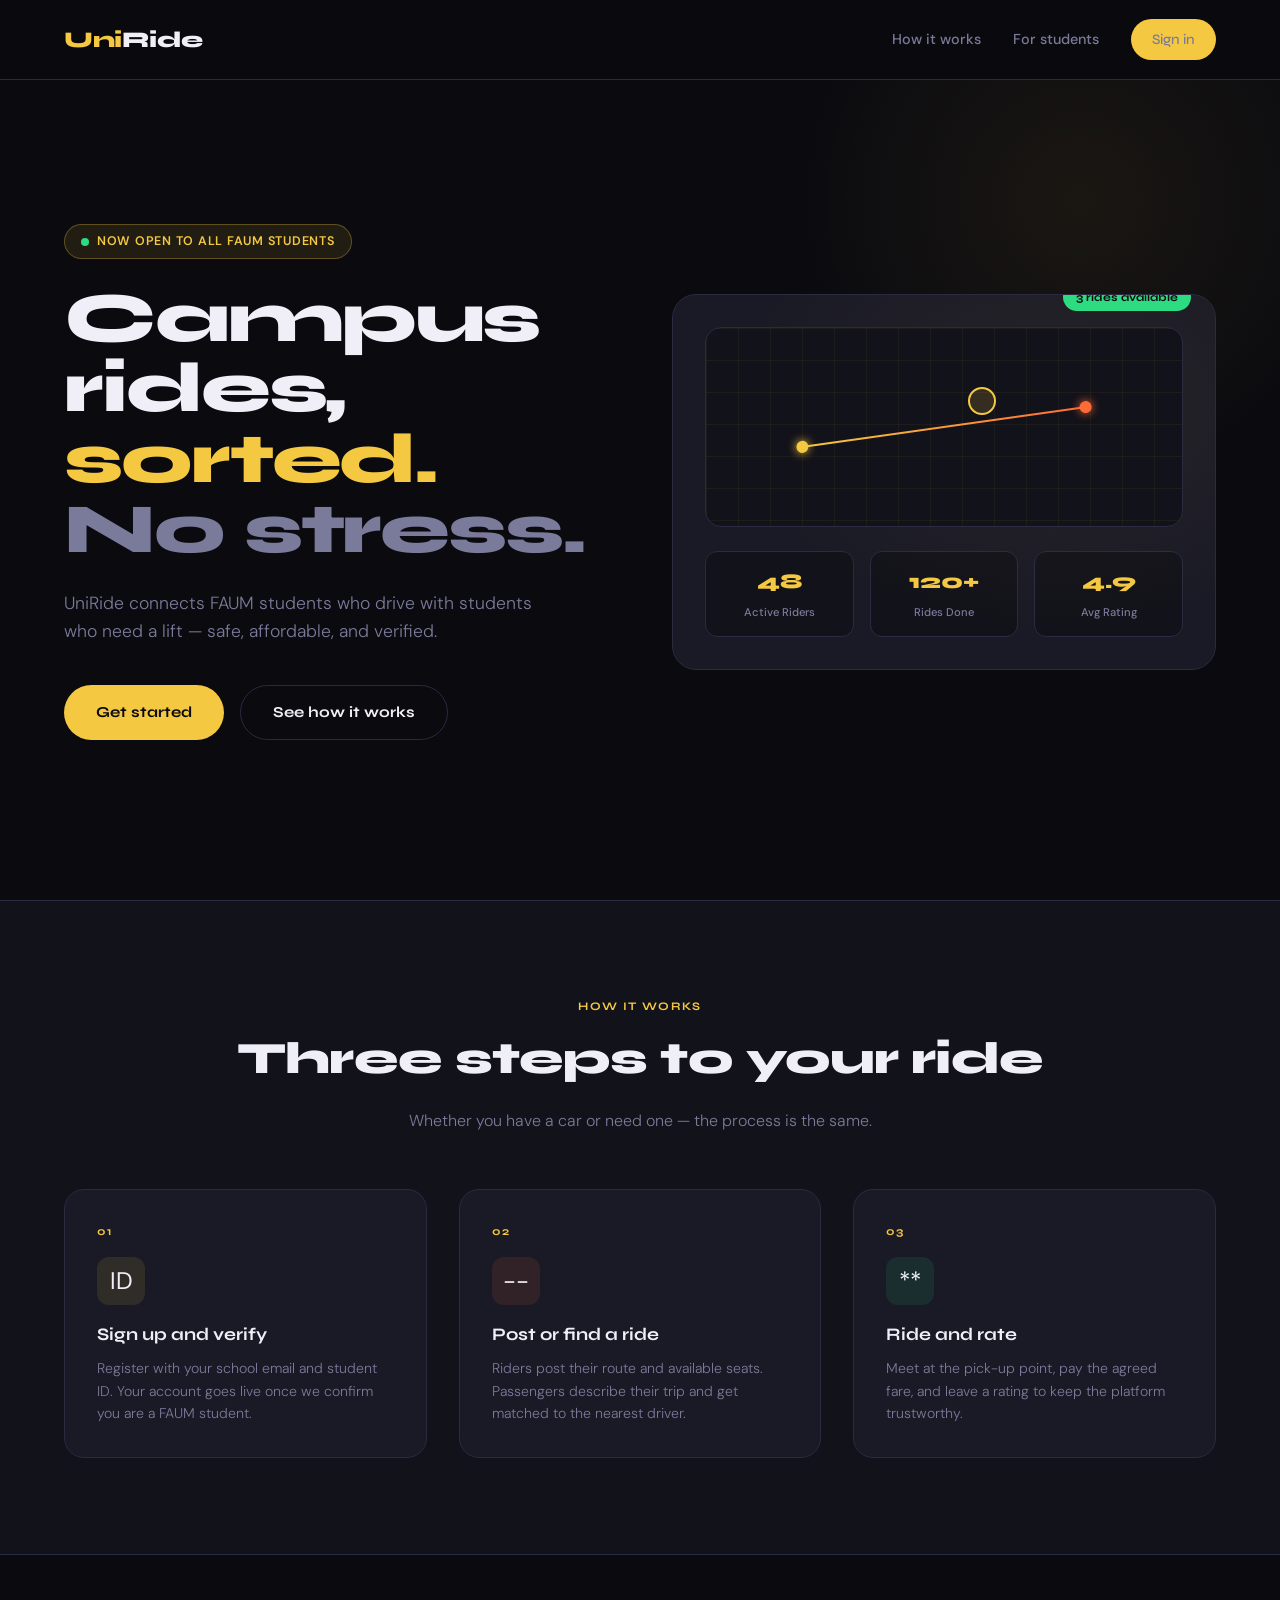
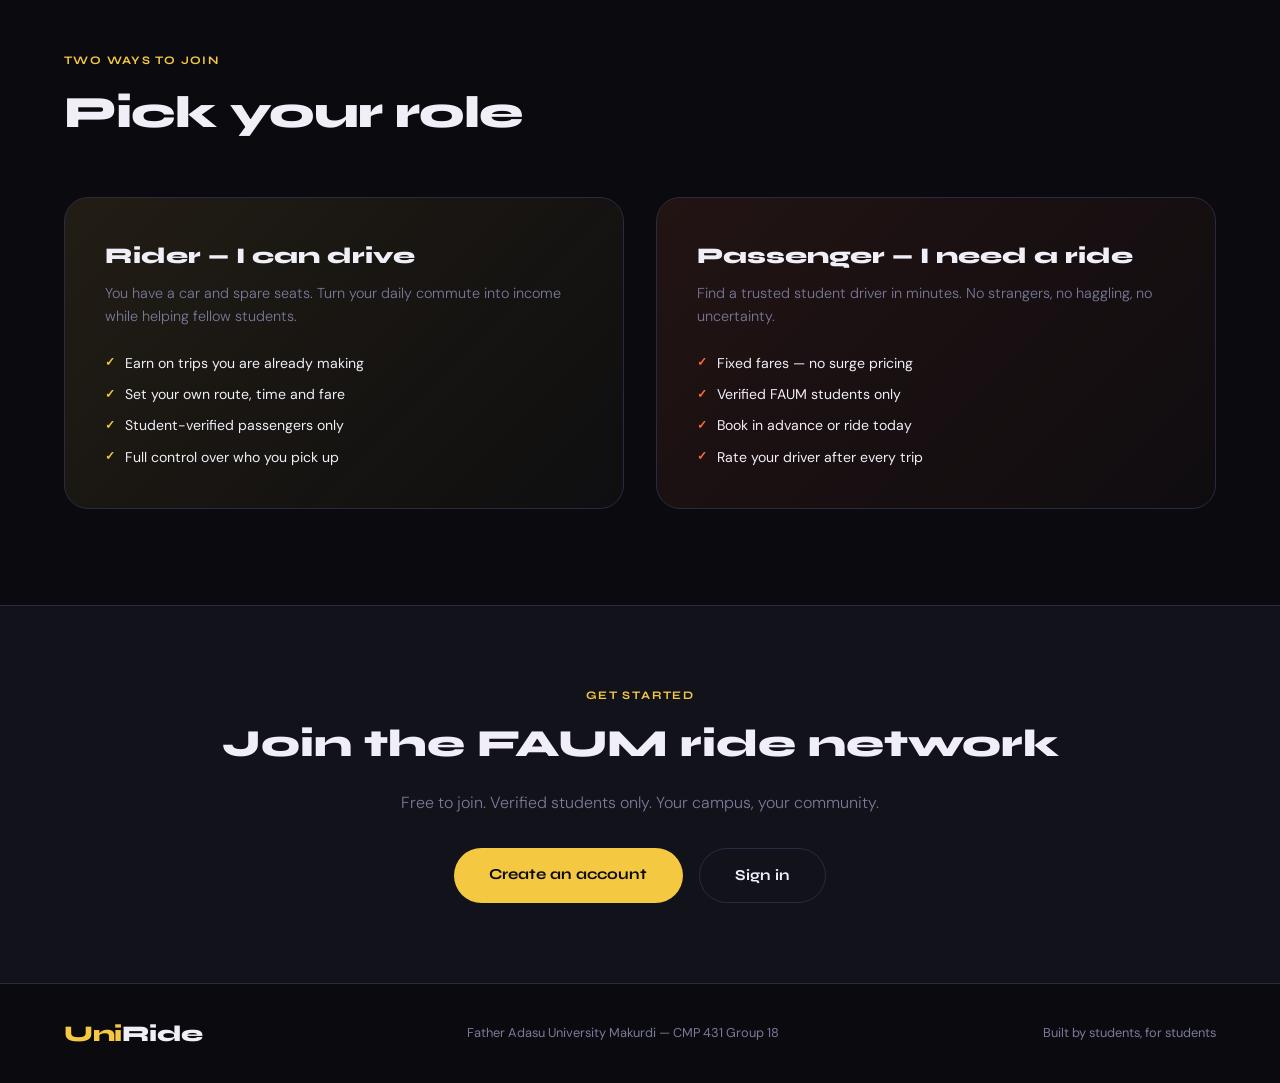
==== frontend/index.html @ 361d217d "uniride initial commit" ====
<!DOCTYPE html>
<html lang="en">
<head>
<meta charset="UTF-8">
<meta name="viewport" content="width=device-width, initial-scale=1.0">
<title>UniRide — Campus Rideshare</title>
<link rel="stylesheet" href="styles.css">
<style>
  .hero {
    min-height: 100vh;
    display: flex; flex-direction: column; justify-content: center;
    padding: 8rem 5% 4rem;
    position: relative; overflow: hidden;
  }
  .hero-glow {
    position: absolute; width: 600px; height: 600px;
    background: radial-gradient(circle, rgba(245,200,66,0.07) 0%, transparent 70%);
    top: -100px; right: -100px; pointer-events: none;
  }
  .hero-grid {
    display: grid; grid-template-columns: 1fr 1fr;
    gap: 4rem; align-items: center;
  }
  .hero-badge {
    display: inline-flex; align-items: center; gap: 0.5rem;
    background: rgba(245,200,66,0.1); border: 1px solid rgba(245,200,66,0.3);
    color: var(--accent); padding: 0.4rem 1rem; border-radius: 50px;
    font-size: 0.78rem; font-weight: 600; letter-spacing: 0.06em;
    text-transform: uppercase; margin-bottom: 1.5rem; width: fit-content;
  }
  h1 {
    font-family: var(--font-head);
    font-size: clamp(3rem, 5.5vw, 5.5rem);
    font-weight: 800; line-height: 1.0; letter-spacing: -0.03em;
    margin-bottom: 1.5rem;
  }
  h1 em { font-style: normal; color: var(--accent); }
  h1 .line2 { color: var(--muted); }
  .hero-sub { color: var(--muted); font-size: 1.1rem; max-width: 480px; margin-bottom: 2.5rem; font-weight: 300; }
  .hero-actions { display: flex; gap: 1rem; flex-wrap: wrap; }
  .hero-btn {
    padding: 0.9rem 2rem; border-radius: 50px;
    font-weight: 700; font-size: 0.95rem;
    font-family: var(--font-head); transition: all 0.2s;
    display: inline-flex; align-items: center; gap: 0.5rem;
  }
  .hero-btn-primary { background: var(--accent); color: #0a0a0f; }
  .hero-btn-primary:hover { transform: translateY(-2px); box-shadow: 0 8px 30px rgba(245,200,66,0.4); }
  .hero-btn-secondary { background: transparent; color: var(--text); border: 1px solid var(--border); }
  .hero-btn-secondary:hover { border-color: var(--muted); }

  /* Map card */
  .map-card {
    background: var(--card); border: 1px solid var(--border);
    border-radius: 24px; padding: 2rem; position: relative; overflow: hidden;
    animation: fadeUp 0.8s 0.3s ease both;
  }
  .map-card::before {
    content: ''; position: absolute; inset: 0;
    background: radial-gradient(ellipse at 70% 30%, rgba(245,200,66,0.06) 0%, transparent 60%);
  }
  .rider-tag {
    position: absolute; top: -12px; right: 24px;
    background: var(--green); color: #0a0a0f;
    font-size: 0.72rem; font-weight: 700;
    padding: 0.3rem 0.8rem; border-radius: 50px;
    font-family: var(--font-head);
  }
  .map-bg {
    background: var(--surface); border-radius: 16px; height: 200px;
    position: relative; overflow: hidden; margin-bottom: 1.5rem;
    border: 1px solid var(--border);
  }
  .map-bg::before {
    content: ''; position: absolute; inset: 0;
    background-image: linear-gradient(rgba(245,200,66,0.05) 1px, transparent 1px),
      linear-gradient(90deg, rgba(245,200,66,0.05) 1px, transparent 1px);
    background-size: 32px 32px;
  }
  .map-route {
    position: absolute; top: 50%; left: 20%; width: 60%; height: 2px;
    background: linear-gradient(90deg, var(--accent), var(--accent2));
    transform: translateY(-50%) rotate(-8deg); border-radius: 2px;
  }
  .map-route::before, .map-route::after {
    content: ''; position: absolute; width: 12px; height: 12px;
    border-radius: 50%; top: 50%; transform: translateY(-50%);
  }
  .map-route::before { background: var(--accent); left: -6px; box-shadow: 0 0 10px var(--accent); }
  .map-route::after { background: var(--accent2); right: -6px; box-shadow: 0 0 10px var(--accent2); }
  .map-ping {
    position: absolute; width: 28px; height: 28px; border-radius: 50%;
    background: rgba(245,200,66,0.15); border: 2px solid var(--accent);
    top: 30%; left: 55%; animation: pingAnim 2s infinite;
  }
  @keyframes pingAnim { 0%,100%{transform:scale(1);opacity:1} 50%{transform:scale(1.5);opacity:0.4} }
  .ride-stats { display: grid; grid-template-columns: repeat(3,1fr); gap: 1rem; }
  .stat-chip { background: var(--surface); border: 1px solid var(--border); border-radius: 12px; padding: 0.8rem; text-align: center; }
  .stat-chip .num { font-family: var(--font-head); font-weight: 800; font-size: 1.3rem; color: var(--accent); display: block; }
  .stat-chip .lbl { font-size: 0.7rem; color: var(--muted); font-weight: 500; }

  /* Sections */
  section { padding: 6rem 5%; }
  .section-title { font-family: var(--font-head); font-size: clamp(2rem, 3.5vw, 3rem); font-weight: 800; letter-spacing: -0.02em; margin-bottom: 0.8rem; }
  .section-sub { color: var(--muted); font-size: 1rem; font-weight: 300; max-width: 500px; }

  /* How it works */
  .how { background: var(--surface); border-top: 1px solid var(--border); border-bottom: 1px solid var(--border); }
  .how-header { text-align: center; margin-bottom: 3.5rem; }
  .how-header .section-sub { margin: 0 auto; }
  .steps { display: grid; grid-template-columns: repeat(3,1fr); gap: 2rem; }
  .step { background: var(--card); border: 1px solid var(--border); border-radius: 20px; padding: 2rem; transition: border-color 0.3s; }
  .step:hover { border-color: rgba(245,200,66,0.35); }
  .step-num { font-family: var(--font-head); font-size: 0.72rem; font-weight: 700; color: var(--accent); letter-spacing: 0.1em; margin-bottom: 1rem; }
  .step-icon { width: 48px; height: 48px; border-radius: 12px; display: flex; align-items: center; justify-content: center; font-size: 1.5rem; margin-bottom: 1rem; }
  .step h3 { font-family: var(--font-head); font-size: 1.1rem; font-weight: 700; margin-bottom: 0.5rem; }
  .step p { color: var(--muted); font-size: 0.88rem; font-weight: 300; }

  /* Roles */
  .roles-grid { display: grid; grid-template-columns: 1fr 1fr; gap: 2rem; margin-top: 3rem; }
  .role-card { border-radius: 24px; padding: 2.5rem; border: 1px solid var(--border); transition: transform 0.3s; }
  .role-card:hover { transform: translateY(-4px); }
  .role-card.rider { background: linear-gradient(135deg, rgba(245,200,66,0.1), rgba(245,200,66,0.02)); }
  .role-card.passenger { background: linear-gradient(135deg, rgba(255,107,53,0.1), rgba(255,107,53,0.02)); }
  .role-card h3 { font-family: var(--font-head); font-size: 1.4rem; font-weight: 800; margin-bottom: 0.5rem; }
  .role-card p { color: var(--muted); font-size: 0.9rem; margin-bottom: 1.5rem; font-weight: 300; }
  .perks { list-style: none; display: flex; flex-direction: column; gap: 0.55rem; }
  .perks li { display: flex; align-items: center; gap: 0.6rem; font-size: 0.88rem; }
  .perks li::before { content: 'v'; font-weight: 800; font-size: 0.75rem; font-family: var(--font-head); }
  .role-card.rider .perks li::before { color: var(--accent); content: '✓'; }
  .role-card.passenger .perks li::before { color: var(--accent2); content: '✓'; }

  /* CTA */
  .cta-section {
    background: var(--surface); border-top: 1px solid var(--border);
    text-align: center; padding: 5rem 5%;
  }
  .cta-section h2 { font-family: var(--font-head); font-size: clamp(2rem, 3vw, 2.8rem); font-weight: 800; margin-bottom: 1rem; }
  .cta-section p { color: var(--muted); margin-bottom: 2rem; font-weight: 300; }
  .cta-btns { display: flex; gap: 1rem; justify-content: center; flex-wrap: wrap; }
  .cta-btn {
    padding: 0.9rem 2.2rem; border-radius: 50px;
    font-weight: 700; font-size: 0.95rem; font-family: var(--font-head);
    transition: all 0.2s;
  }
  .cta-btn-p { background: var(--accent); color: #0a0a0f; }
  .cta-btn-p:hover { transform: translateY(-2px); box-shadow: 0 8px 24px rgba(245,200,66,0.35); }
  .cta-btn-s { background: transparent; color: var(--text); border: 1px solid var(--border); }
  .cta-btn-s:hover { border-color: var(--muted); }

  footer {
    padding: 2rem 5%; border-top: 1px solid var(--border);
    display: flex; align-items: center; justify-content: space-between; flex-wrap: wrap; gap: 1rem;
  }
  footer p { color: var(--muted); font-size: 0.8rem; }

  @media(max-width:900px) {
    .hero-grid, .steps, .roles-grid { grid-template-columns: 1fr; }
    .map-card { order: -1; }
  }
</style>
</head>
<body>

<nav>
  <div class="logo">Uni<span>Ride</span></div>
  <div class="nav-links">
    <a href="#how">How it works</a>
    <a href="#roles">For students</a>
    <a href="login.html" class="nav-cta">Sign in</a>
  </div>
</nav>

<section class="hero">
  <div class="hero-glow"></div>
  <div class="hero-grid">
    <div class="fade-in">
      <div class="hero-badge"><span class="pulse-dot"></span> Now open to all FAUM students</div>
      <h1>Campus rides,<br><em>sorted.</em><br><span class="line2">No stress.</span></h1>
      <p class="hero-sub">UniRide connects FAUM students who drive with students who need a lift — safe, affordable, and verified.</p>
      <div class="hero-actions">
        <a href="register.html" class="hero-btn hero-btn-primary">Get started</a>
        <a href="#how" class="hero-btn hero-btn-secondary">See how it works</a>
      </div>
    </div>
    <div class="map-card">
      <div class="rider-tag">3 rides available</div>
      <div class="map-bg">
        <div class="map-route"></div>
        <div class="map-ping"></div>
      </div>
      <div class="ride-stats">
        <div class="stat-chip"><span class="num">48</span><span class="lbl">Active Riders</span></div>
        <div class="stat-chip"><span class="num">120+</span><span class="lbl">Rides Done</span></div>
        <div class="stat-chip"><span class="num">4.9</span><span class="lbl">Avg Rating</span></div>
      </div>
    </div>
  </div>
</section>

<section class="how" id="how">
  <div class="how-header">
    <div class="section-label">How it works</div>
    <div class="section-title">Three steps to your ride</div>
    <p class="section-sub">Whether you have a car or need one — the process is the same.</p>
  </div>
  <div class="steps">
    <div class="step">
      <div class="step-num">01</div>
      <div class="step-icon" style="background:rgba(245,200,66,0.1)">ID</div>
      <h3>Sign up and verify</h3>
      <p>Register with your school email and student ID. Your account goes live once we confirm you are a FAUM student.</p>
    </div>
    <div class="step">
      <div class="step-num">02</div>
      <div class="step-icon" style="background:rgba(255,107,53,0.1)">--</div>
      <h3>Post or find a ride</h3>
      <p>Riders post their route and available seats. Passengers describe their trip and get matched to the nearest driver.</p>
    </div>
    <div class="step">
      <div class="step-num">03</div>
      <div class="step-icon" style="background:rgba(45,219,129,0.1)">**</div>
      <h3>Ride and rate</h3>
      <p>Meet at the pick-up point, pay the agreed fare, and leave a rating to keep the platform trustworthy.</p>
    </div>
  </div>
</section>

<section id="roles">
  <div class="section-label">Two ways to join</div>
  <div class="section-title">Pick your role</div>
  <div class="roles-grid">
    <div class="role-card rider">
      <h3>Rider — I can drive</h3>
      <p>You have a car and spare seats. Turn your daily commute into income while helping fellow students.</p>
      <ul class="perks">
        <li>Earn on trips you are already making</li>
        <li>Set your own route, time and fare</li>
        <li>Student-verified passengers only</li>
        <li>Full control over who you pick up</li>
      </ul>
    </div>
    <div class="role-card passenger">
      <h3>Passenger — I need a ride</h3>
      <p>Find a trusted student driver in minutes. No strangers, no haggling, no uncertainty.</p>
      <ul class="perks">
        <li>Fixed fares — no surge pricing</li>
        <li>Verified FAUM students only</li>
        <li>Book in advance or ride today</li>
        <li>Rate your driver after every trip</li>
      </ul>
    </div>
  </div>
</section>

<div class="cta-section">
  <div class="section-label">Get started</div>
  <h2>Join the FAUM ride network</h2>
  <p>Free to join. Verified students only. Your campus, your community.</p>
  <div class="cta-btns">
    <a href="register.html" class="cta-btn cta-btn-p">Create an account</a>
    <a href="login.html" class="cta-btn cta-btn-s">Sign in</a>
  </div>
</div>

<footer>
  <div class="logo">Uni<span>Ride</span></div>
  <p>Father Adasu University Makurdi — CMP 431 Group 18</p>
  <p>Built by students, for students</p>
</footer>

</body>
</html>
---- frontend/styles.css ----
@import url('https://fonts.googleapis.com/css2?family=Syne:wght@400;600;700;800&family=DM+Sans:ital,opsz,wght@0,9..40,300;0,9..40,400;0,9..40,500;1,9..40,300&display=swap');

*, *::before, *::after { box-sizing: border-box; margin: 0; padding: 0; }

:root {
  --bg: #0a0a0f;
  --surface: #12121a;
  --card: #1a1a26;
  --border: #2a2a40;
  --accent: #f5c842;
  --accent2: #ff6b35;
  --text: #f0eff8;
  --muted: #7a7a9a;
  --green: #2ddb81;
  --red: #ff4d4d;
  --font-head: 'Syne', sans-serif;
  --font-body: 'DM Sans', sans-serif;
}

html { scroll-behavior: smooth; }

body {
  background: var(--bg);
  color: var(--text);
  font-family: var(--font-body);
  overflow-x: hidden;
  line-height: 1.6;
  min-height: 100vh;
}

a { text-decoration: none; color: inherit; }

/* NAV */
nav {
  position: fixed; top: 0; left: 0; right: 0; z-index: 100;
  display: flex; align-items: center; justify-content: space-between;
  padding: 1.2rem 5%;
  background: rgba(10,10,15,0.9);
  backdrop-filter: blur(16px);
  border-bottom: 1px solid var(--border);
}
.logo {
  font-family: var(--font-head);
  font-weight: 800; font-size: 1.4rem;
  color: var(--accent); letter-spacing: -0.02em;
}
.logo span { color: var(--text); }
.nav-links { display: flex; align-items: center; gap: 2rem; }
.nav-links a { color: var(--muted); font-size: 0.9rem; font-weight: 500; transition: color 0.2s; }
.nav-links a:hover { color: var(--text); }
.nav-cta {
  background: var(--accent); color: #0a0a0f;
  padding: 0.55rem 1.3rem; border-radius: 50px;
  font-weight: 700; font-size: 0.85rem;
  font-family: var(--font-head);
  transition: transform 0.2s, box-shadow 0.2s;
}
.nav-cta:hover { transform: translateY(-1px); box-shadow: 0 4px 20px rgba(245,200,66,0.35); }

/* BUTTONS */
.btn {
  display: inline-flex; align-items: center; justify-content: center; gap: 0.5rem;
  padding: 0.85rem 2rem; border-radius: 12px;
  font-family: var(--font-head); font-weight: 700; font-size: 0.95rem;
  cursor: pointer; border: none; transition: all 0.2s;
  width: 100%;
}
.btn-primary { background: var(--accent); color: #0a0a0f; }
.btn-primary:hover { transform: translateY(-2px); box-shadow: 0 8px 24px rgba(245,200,66,0.35); }
.btn-secondary { background: transparent; color: var(--text); border: 1px solid var(--border); }
.btn-secondary:hover { border-color: var(--muted); background: rgba(255,255,255,0.03); }
.btn-ghost { background: transparent; color: var(--muted); border: none; }
.btn-ghost:hover { color: var(--text); }

/* FORM ELEMENTS */
.form-group { margin-bottom: 1.1rem; }
.form-group label {
  display: block; font-size: 0.78rem; font-weight: 600;
  color: var(--muted); margin-bottom: 0.4rem;
  text-transform: uppercase; letter-spacing: 0.06em;
}
.form-group input,
.form-group select,
.form-group textarea {
  width: 100%; background: var(--surface);
  border: 1px solid var(--border); border-radius: 10px;
  padding: 0.8rem 1rem; color: var(--text);
  font-family: var(--font-body); font-size: 0.95rem;
  transition: border-color 0.2s; outline: none;
  -webkit-appearance: none;
}
.form-group input:focus,
.form-group select:focus,
.form-group textarea:focus { border-color: var(--accent); }
.form-group input::placeholder { color: var(--muted); }
.form-group select option { background: var(--card); }
.form-row { display: grid; grid-template-columns: 1fr 1fr; gap: 1rem; }

/* CARD */
.card {
  background: var(--card);
  border: 1px solid var(--border);
  border-radius: 20px;
  padding: 2rem;
}

/* PAGE WRAPPER */
.page-wrapper {
  min-height: 100vh;
  display: flex; align-items: center; justify-content: center;
  padding: 6rem 1.5rem 3rem;
}
.page-center {
  width: 100%; max-width: 480px;
}
.page-center-wide {
  width: 100%; max-width: 900px;
}

/* SECTION LABEL */
.section-label {
  font-family: var(--font-head); font-size: 0.72rem;
  letter-spacing: 0.12em; text-transform: uppercase;
  color: var(--accent); font-weight: 700; margin-bottom: 0.5rem;
}

/* BADGE */
.badge {
  display: inline-flex; align-items: center; gap: 0.4rem;
  padding: 0.3rem 0.8rem; border-radius: 50px;
  font-size: 0.72rem; font-weight: 700; font-family: var(--font-head);
}
.badge-green { background: rgba(45,219,129,0.12); color: var(--green); border: 1px solid rgba(45,219,129,0.25); }
.badge-yellow { background: rgba(245,200,66,0.12); color: var(--accent); border: 1px solid rgba(245,200,66,0.25); }
.badge-red { background: rgba(255,77,77,0.12); color: var(--red); border: 1px solid rgba(255,77,77,0.25); }

/* DIVIDER */
.divider {
  display: flex; align-items: center; gap: 1rem;
  color: var(--muted); font-size: 0.8rem; margin: 1.2rem 0;
}
.divider::before, .divider::after {
  content: ''; flex: 1; height: 1px; background: var(--border);
}

/* ALERT */
.alert {
  padding: 0.8rem 1rem; border-radius: 10px;
  font-size: 0.85rem; margin-bottom: 1rem;
}
.alert-error { background: rgba(255,77,77,0.1); border: 1px solid rgba(255,77,77,0.25); color: #ff8080; }
.alert-success { background: rgba(45,219,129,0.1); border: 1px solid rgba(45,219,129,0.25); color: var(--green); }

/* STAR RATING */
.stars { display: flex; gap: 0.3rem; }
.star {
  font-size: 1.2rem; cursor: pointer; color: var(--border);
  transition: color 0.15s;
}
.star.active { color: var(--accent); }

/* FADE IN */
@keyframes fadeUp {
  from { opacity: 0; transform: translateY(20px); }
  to { opacity: 1; transform: translateY(0); }
}
.fade-in { animation: fadeUp 0.5s ease forwards; }

/* PULSE DOT */
.pulse-dot {
  width: 8px; height: 8px; border-radius: 50%;
  background: var(--green); display: inline-block;
  animation: pulse 1.5s infinite;
}
@keyframes pulse { 0%,100%{opacity:1;transform:scale(1)} 50%{opacity:0.4;transform:scale(0.8)} }

/* SPINNER */
.spinner {
  width: 18px; height: 18px; border-radius: 50%;
  border: 2px solid rgba(10,10,15,0.2);
  border-top-color: #0a0a0f;
  animation: spin 0.7s linear infinite;
  display: inline-block;
}
@keyframes spin { to { transform: rotate(360deg); } }

/* RESPONSIVE */
@media (max-width: 600px) {
  .form-row { grid-template-columns: 1fr; }
  nav ul { display: none; }
}
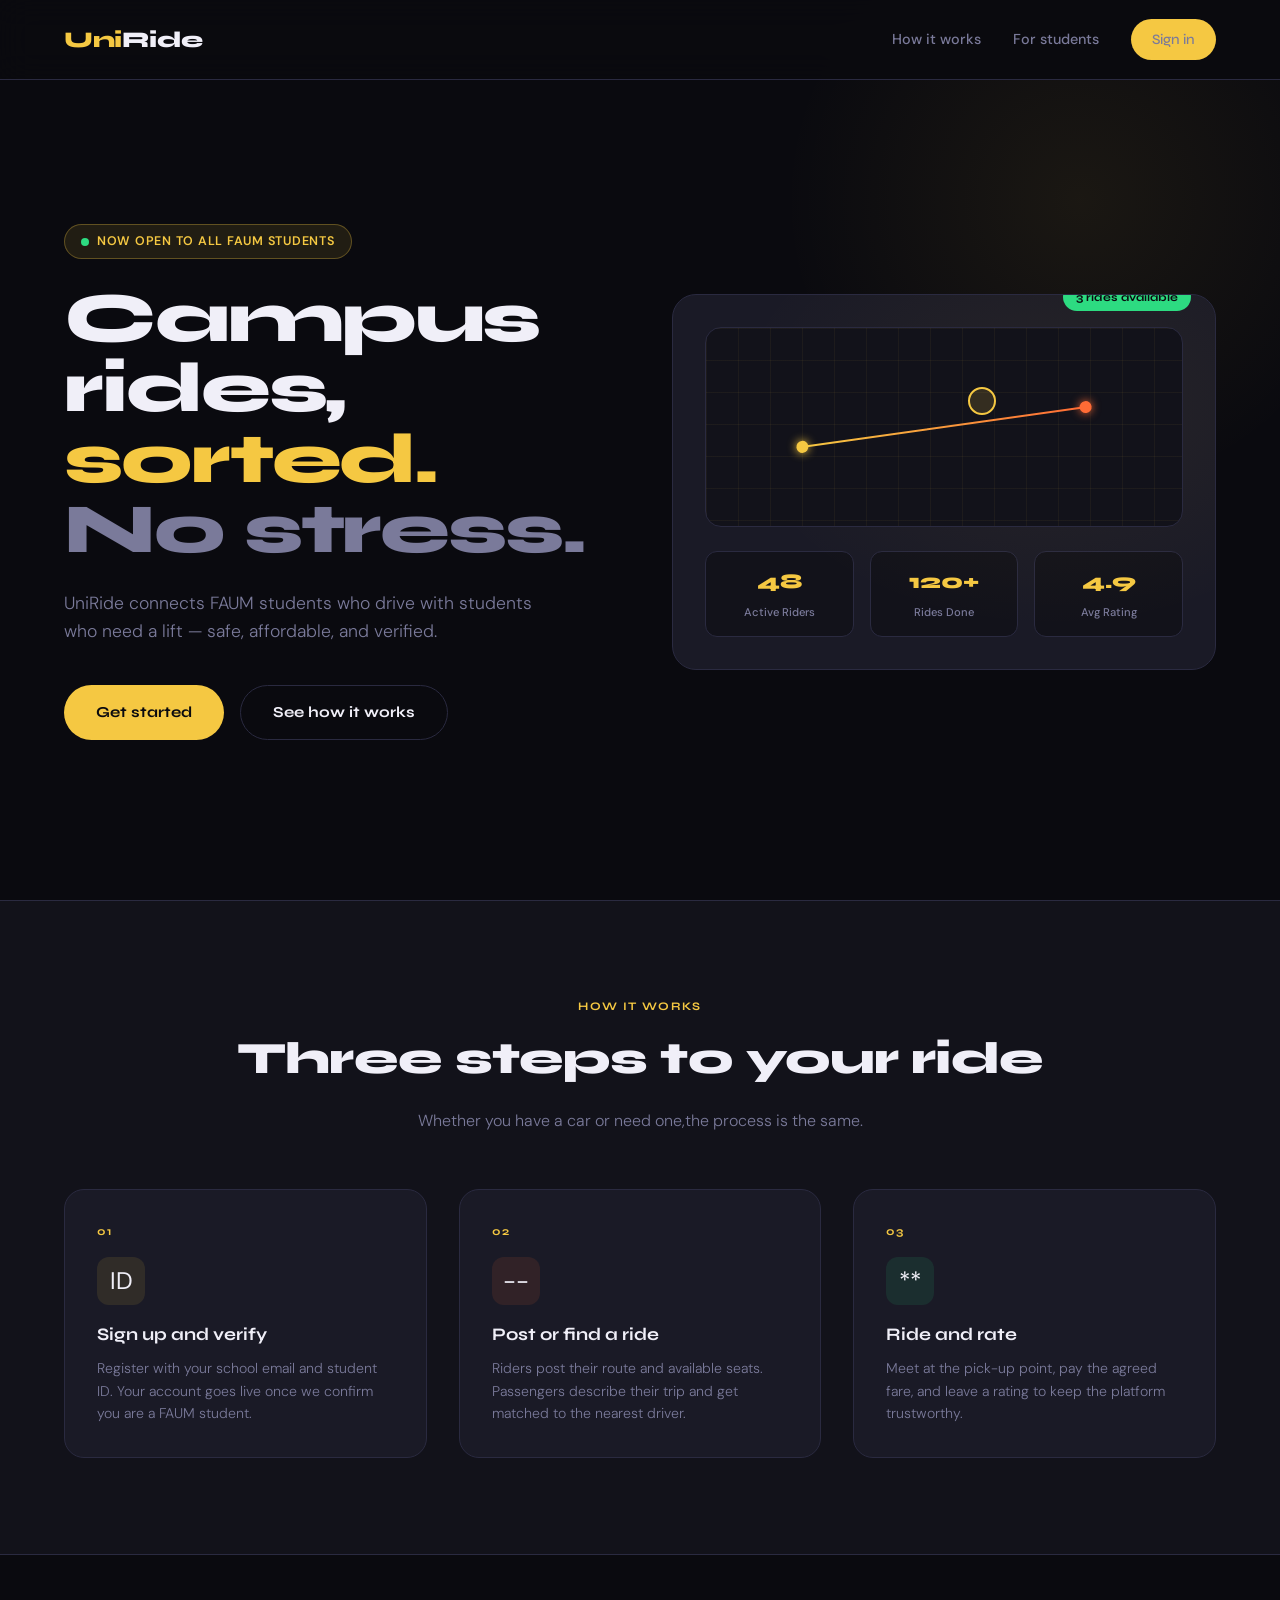
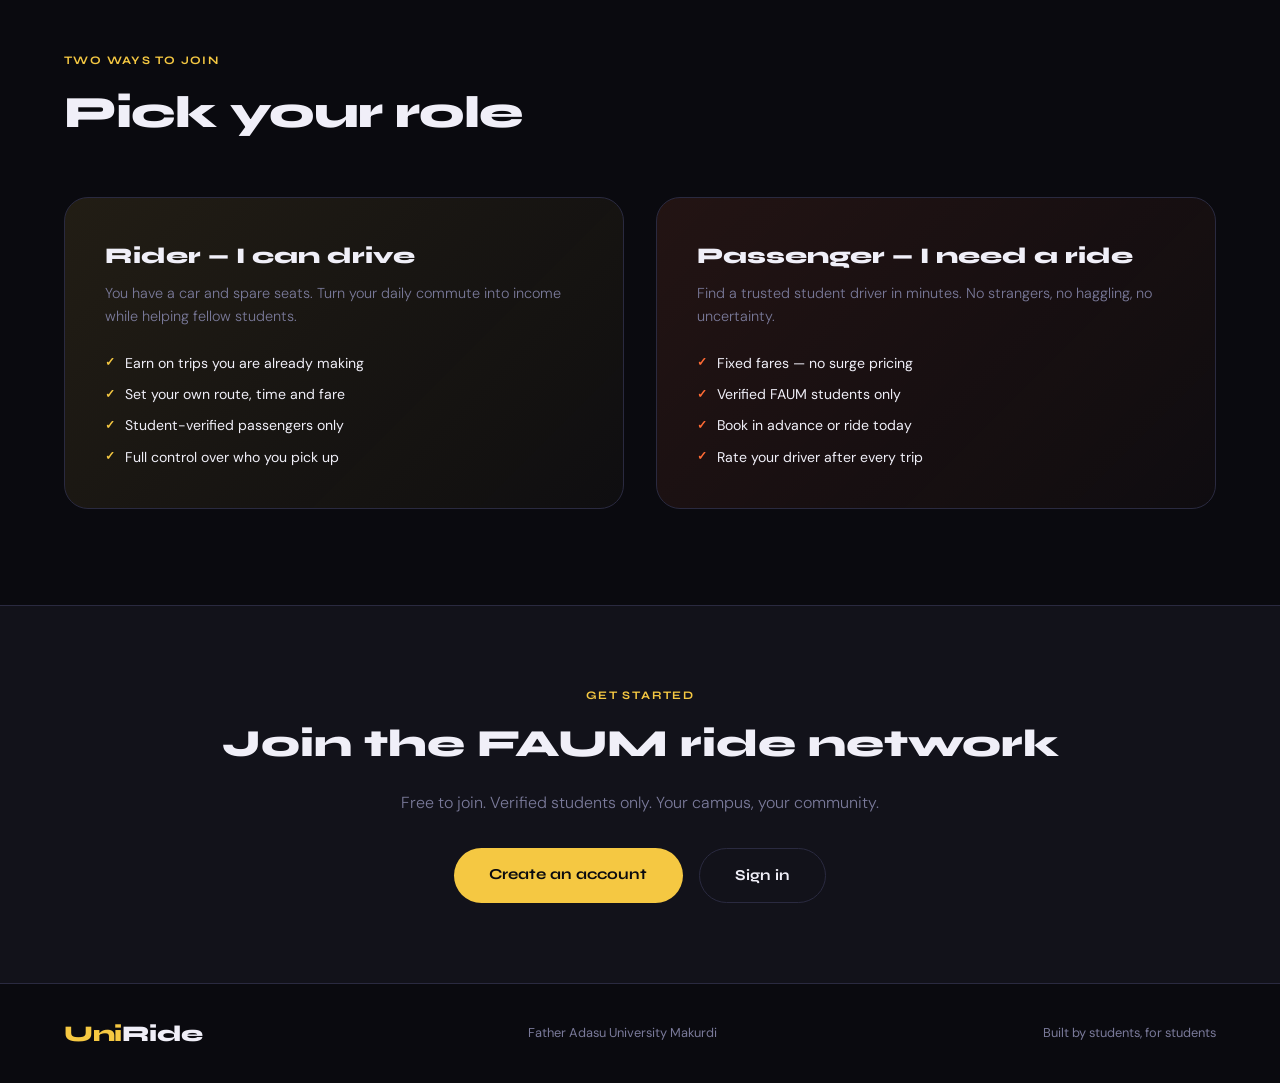
==== commit 8b4f04b5: "Update index.html" ====
--- a/frontend/index.html
+++ b/frontend/index.html
@@ -202,7 +202,7 @@
   <div class="how-header">
     <div class="section-label">How it works</div>
     <div class="section-title">Three steps to your ride</div>
-    <p class="section-sub">Whether you have a car or need one — the process is the same.</p>
+    <p class="section-sub">Whether you have a car or need one,the process is the same.</p>
   </div>
   <div class="steps">
     <div class="step">
@@ -265,7 +265,7 @@
 
 <footer>
   <div class="logo">Uni<span>Ride</span></div>
-  <p>Father Adasu University Makurdi — CMP 431 Group 18</p>
+  <p>Father Adasu University Makurdi</p>
   <p>Built by students, for students</p>
 </footer>
 
